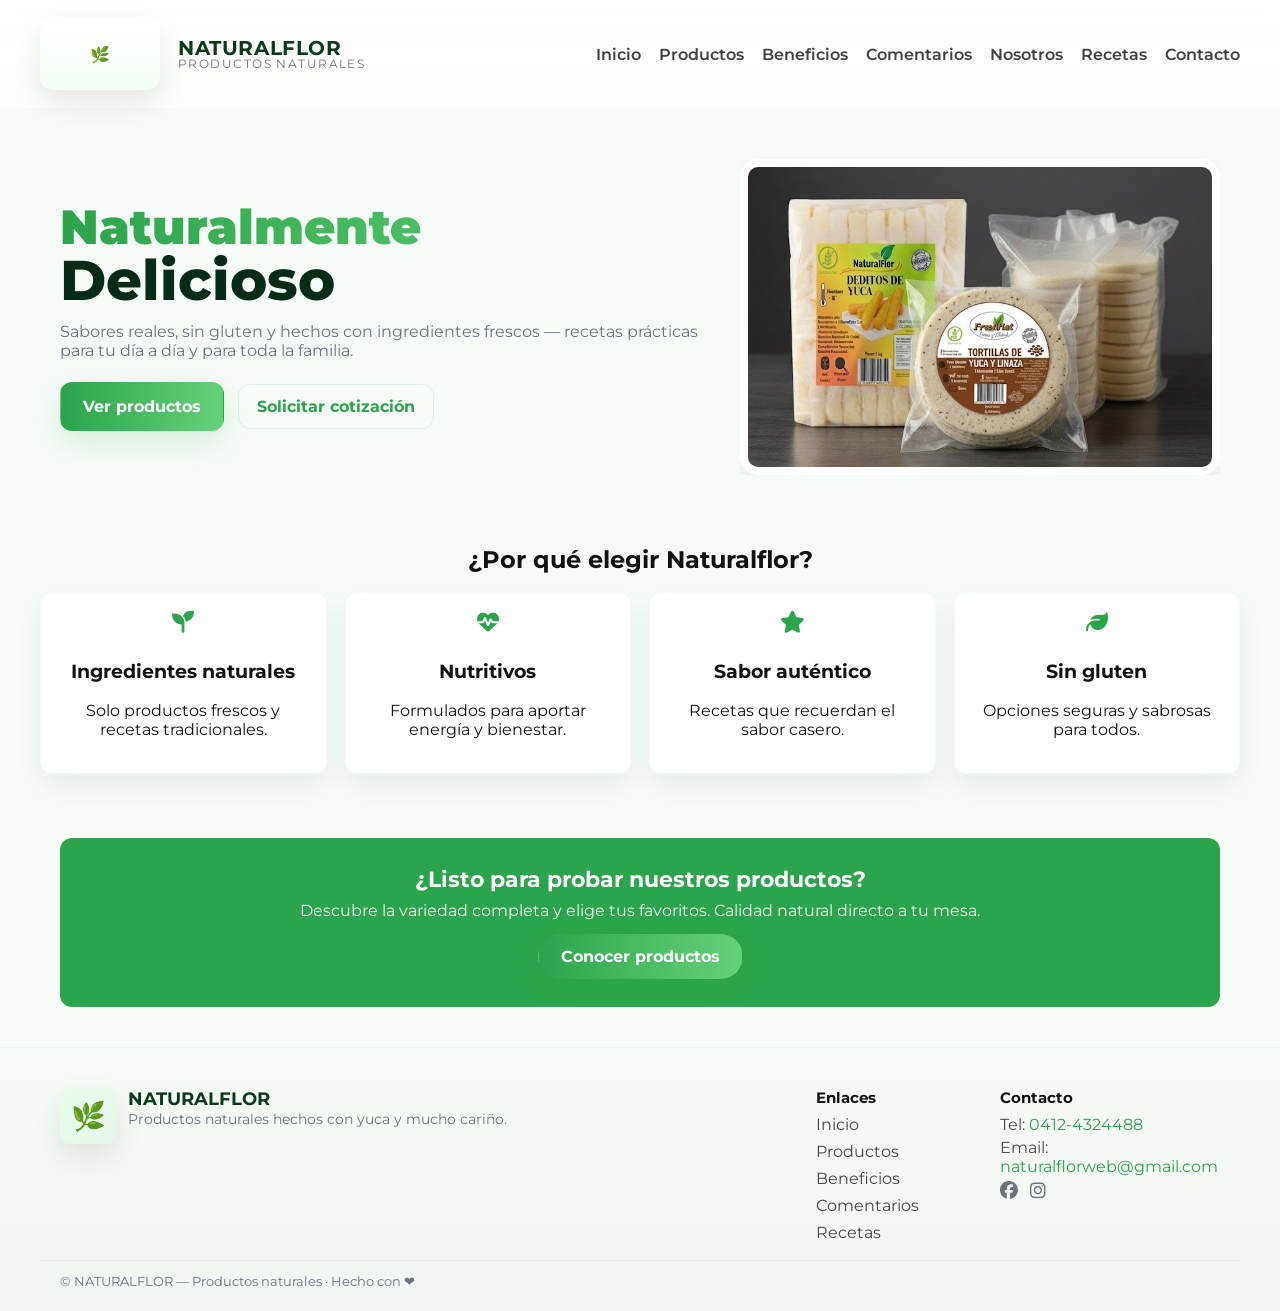
==== index.html @ 6fd4b1bb "Add files via upload" ====
<!doctype html>
<html lang="es">
<head>
  <meta charset="utf-8" />
  <meta name="viewport" content="width=device-width, initial-scale=1" />
  <title>Naturalflor — Productos naturales</title>
  <link href="https://fonts.googleapis.com/css2?family=Montserrat:wght@400;600;700&display=swap" rel="stylesheet">
  <link rel="stylesheet" href="https://cdnjs.cloudflare.com/ajax/libs/font-awesome/6.4.0/css/all.min.css">
  <link rel="stylesheet" href="styles.css">
  <link rel="icon" href="images/favicon.svg" type="image/svg+xml">
  <meta name="google-site-verification" content="hs0sOX30W2JNNBsNZtdmqU_uBmZzhgtFj73X1Fnbxzg" />
</head>
<body>
  <header class="site-header">
    <div class="container header-inner">
      <a class="brand" href="#" aria-label="Naturalflor — Inicio">
        <span class="logo-mark" aria-hidden="true">🌿</span>
        <span class="logo-text"><strong>NATURALFLOR</strong><small>Productos naturales</small></span>
      </a>
      <button class="nav-toggle" aria-label="Abrir menú"><i class="fas fa-bars"></i></button>
      <nav class="site-nav">
        <a href="index.html">Inicio</a>
        <a href="productos.html">Productos</a>
        <a href="beneficios.html">Beneficios</a>
        <a href="comentarios.html">Comentarios</a>
        <a href="nosotros.html">Nosotros</a>
        <a href="recetas.html">Recetas</a>
        <a href="contacto.html">Contacto</a>
      </nav>
    </div>
  </header>

  <main>
    <section class="hero">
      <div class="container hero-grid">
        <div class="hero-content reveal">
          <h1 class="hero-title">
            <span class="hero-title-accent">Naturalmente</span>
            <span class="hero-title-strong">Delicioso</span>
          </h1>
          <p class="hero-sub">Sabores reales, sin gluten y hechos con ingredientes frescos — recetas prácticas para tu día a día y para toda la familia.</p>

          <div class="hero-ctas">
            <a href="productos.html" class="btn btn-primary btn-lg">Ver productos</a>
            <a href="https://wa.me/04124324488?text=Hola%2Cquiero%20una%20cotizacion%3F%20" class="btn btn-ghost" target="_blank" rel="noopener noreferrer">Solicitar cotización</a>
          </div>
        </div>

        <div class="hero-image reveal floating">
          <img src="images/imagen_central_new.jpg" alt="Imagen principal" class="hero-main-img">
        </div>
      </div>
    </section>

    <section id="beneficios" class="features container">
      <h2 class="section-title reveal">¿Por qué elegir Naturalflor?</h2>
      <div class="feature-grid">
        <article class="feature reveal">
          <i class="fa-solid fa-seedling icon"></i>
          <h3>Ingredientes naturales</h3>
          <p>Solo productos frescos y recetas tradicionales.</p>
        </article>
        <article class="feature reveal">
          <i class="fa-solid fa-heart-pulse icon"></i>
          <h3>Nutritivos</h3>
          <p>Formulados para aportar energía y bienestar.</p>
        </article>
        <article class="feature reveal">
          <i class="fa-solid fa-star icon"></i>
          <h3>Sabor auténtico</h3>
          <p>Recetas que recuerdan el sabor casero.</p>
        </article>
        <article class="feature reveal">
          <i class="fa-solid fa-leaf icon"></i>
          <h3>Sin gluten</h3>
          <p>Opciones seguras y sabrosas para todos.</p>
        </article>
      </div>
    </section>

    <section class="cta-invite">
      <div class="container">
        <div class="cta-inner reveal" style="background:var(--accent);padding:28px;border-radius:12px;color:white;margin-top:24px;text-align:center">
          <h3 style="margin:0 0 8px;font-size:22px">¿Listo para probar nuestros productos?</h3>
          <p style="margin:0 0 14px;opacity:0.95">Descubre la variedad completa y elige tus favoritos. Calidad natural directo a tu mesa.</p>
          <div class="cta-actions">
            <a class="btn btn-primary btn-cta" href="productos.html">Conocer productos</a>
          </div>
        </div>
      </div>
    </section>

    <!-- Contact section removed as requested -->
  </main>

  <footer class="site-footer">
    <div class="container footer-grid">
      <div class="footer-brand">
        <div class="logo-mark" aria-hidden="true">🌿</div>
        <div>
          <strong>NATURALFLOR</strong>
          <div class="muted">Productos naturales hechos con yuca y mucho cariño.</div>
        </div>
      </div>

      <div class="footer-nav">
        <h4>Enlaces</h4>
        <ul>
          <li><a href="index.html">Inicio</a></li>
          <li><a href="productos.html">Productos</a></li>
          <li><a href="beneficios.html">Beneficios</a></li>
          <li><a href="comentarios.html">Comentarios</a></li>
          <li><a href="recetas.html">Recetas</a></li>
        </ul>
      </div>

      <div class="footer-contact">
        <h4>Contacto</h4>
        <p>Tel: <a href="https://wa.me/04124324488">0412-4324488</a></p>
        <p>Email: <a href="mailto:naturalflorweb@gmail.com">naturalflorweb@gmail.com</a></p>
        <div class="socials">
          <a href="#" aria-label="Facebook"><i class="fab fa-facebook"></i></a>
          <a href="#" aria-label="Instagram"><i class="fab fa-instagram"></i></a>
        </div>
      </div>
    </div>
    <div class="container footer-bottom">
      <p>© NATURALFLOR — Productos naturales · Hecho con ❤</p>
    </div>
  </footer>

  <script src="script.js"></script>
</body>
</html>
---- styles.css ----
:root{
  --bg:#f7fbf7;
  --card:#ffffff;
  --accent:#2ca44b;
  --muted:#6b7280;
  --radius:12px;
  --container:1200px;
  font-family: 'Montserrat',system-ui,Segoe UI,Roboto,Helvetica,Arial;
}
/* Rediseño móvil para el encabezado de beneficios: moderno y centrado */
@media (max-width:700px){
  .benefits-hero{padding:18px 12px}
  .benefits-hero .hero-inner{flex-direction:column-reverse;align-items:center;text-align:center;gap:14px;padding:18px;border-radius:16px;background:linear-gradient(180deg,#ffffff,#fbfff9);box-shadow:0 18px 40px rgba(2,6,23,0.06)}
  .benefits-hero .hero-copy{padding:6px}
  .benefits-hero h1{font-size:20px;line-height:1.06;margin:0 0 6px}
  .benefits-hero p.lead{font-size:15px;color:var(--muted);max-width:540px;margin:0 auto}
  .benefits-hero .decor{width:92%;max-width:420px;border-radius:12px;box-shadow:0 12px 30px rgba(2,6,23,0.06);margin:0 auto;max-height:340px}
  /* sutil animación al entrar */
  .benefits-hero .hero-inner{animation:heroFadeUp .9s cubic-bezier(.2,.9,.2,1) both}
}
*{box-sizing:border-box}
html,body{height:100%;margin:0;background:var(--bg);color:#111}
.container{max-width:var(--container);margin:0 auto;padding:0 20px}

/* Header */
.site-header{background:linear-gradient(180deg, rgba(255,255,255,0.8), rgba(255,255,255,0.6));backdrop-filter:blur(6px);position:sticky;top:0;z-index:40;border-bottom:1px solid rgba(34,197,94,0.06)}
.header-inner{display:flex;align-items:center;justify-content:space-between;padding:18px 0}

/* Brand logo (HTML) */
.brand{display:flex;align-items:center;gap:12px;text-decoration:none}
.brand:focus{outline:2px solid rgba(44,164,75,0.18);border-radius:8px}

.logo-mark{width:120px;height:72px;border-radius:14px;display:inline-flex;align-items:center;justify-content:center;background:linear-gradient(180deg,#ffffff,#f3fff4);box-shadow:0 12px 30px rgba(2,6,23,0.09);padding:6px}
.logo-mark svg{width:64px;height:56px;display:block}
.logo-text{line-height:1;margin-left:6px}
.logo-text strong{display:block;font-size:20px;color:#0b3a1a;letter-spacing:0.6px}
.logo-text small{display:block;font-size:12px;color:var(--muted);letter-spacing:0.12em;text-transform:uppercase}

@media (max-width:1000px){
  .logo-mark{width:96px;height:58px}
  .logo-mark svg{width:52px;height:44px}
  .logo-text strong{font-size:18px}
}

@media (max-width:600px){
  .logo-mark{width:72px;height:44px}
  .logo-mark svg{width:40px;height:32px}
  .logo-text strong{font-size:15px}
  .logo-text small{font-size:10px}
}

/* Mejoras específicas para la página Nosotros en móvil */
@media (max-width:700px){
  .about-hero{padding:18px 12px}
  .about-hero h1{font-size:20px;margin-bottom:6px}
  .about-hero .lead{font-size:14px;color:var(--muted)}

  .about-grid{display:block;padding:12px}
  .about-cards{display:grid;grid-template-columns:1fr;gap:12px}
  .about-card{display:flex;gap:12px;align-items:flex-start;padding:14px;border-radius:14px;background:linear-gradient(180deg,#ffffff,#fbfff9);box-shadow:0 12px 30px rgba(2,6,23,0.06)}
  .about-card .icon-wrap{flex:0 0 64px;width:64px;height:64px;border-radius:12px;display:inline-flex;align-items:center;justify-content:center;font-size:26px;background:linear-gradient(135deg,#e8fbeb,#e6f7ea);box-shadow:0 10px 24px rgba(2,6,23,0.04)}
  .about-card h4{margin:0;font-size:16px}
  .about-card p{margin:6px 0 0;color:var(--muted);font-size:14px}

  aside .timeline{margin-top:18px;padding:12px;background:linear-gradient(180deg,#fff,#fbfff9);border-radius:12px;box-shadow:0 12px 30px rgba(2,6,23,0.04)}
  .timeline-item{display:flex;gap:12px;align-items:flex-start;padding:10px 0;border-bottom:1px dashed rgba(2,6,23,0.04)}
  .timeline-item:last-child{border-bottom:0}
  .timeline-marker{width:12px;height:12px;border-radius:999px;background:var(--accent);margin-top:6px;flex:0 0 12px}
  .timeline-content h5{margin:0;font-size:15px}
  .timeline-content p{margin:6px 0 0;color:var(--muted);font-size:13px}

  /* Ajuste final para que el aside se muestre debajo del contenido principal y se vea coherente */
  .about-grid > div{margin-bottom:18px}
  aside{margin-top:12px}
}

/* Truncado y botón 'Leer más' para nosotros móvil */
.about-desc{font-size:14px;color:var(--muted);line-height:1.5}
.about-desc.clamp{display:-webkit-box;-webkit-line-clamp:3;-webkit-box-orient:vertical;overflow:hidden}
.about-more{margin-top:10px;background:transparent;border:0;color:var(--accent);font-weight:800;cursor:pointer;padding:8px 0}
.about-desc.expanded{overflow:visible}
.hero-cta .btn{box-shadow:0 14px 40px rgba(44,164,75,0.12)}

/* micro-interaction: tocar tarjeta escala */
.about-card{transition:transform .18s ease,box-shadow .18s ease}
.about-card:active{transform:translateY(2px) scale(.998)}

/* mejorar legibilidad del timeline en móvil (sutil) */
.timeline{background:linear-gradient(180deg,#fbfff9,#ffffff);padding:12px;border-radius:12px}

/* ocultar el botón 'leer menos' por defecto si no se setea inline */
.about-less{display:none;margin-top:10px;background:transparent;border:0;color:var(--accent);font-weight:800;cursor:pointer;padding:8px 0}

/* override old image logo rule (if present) */
.logo{display:none}
.site-nav{display:flex;gap:18px;align-items:center}
.site-nav a{color:rgba(0,0,0,0.75);text-decoration:none;font-weight:600}
.nav-toggle{display:none;background:transparent;border:0;font-size:20px}

/* Hero */
.hero{padding:50px 0}
.hero-grid{display:grid;grid-template-columns:1fr 480px;gap:30px;align-items:center}
.hero-content h1{font-size:48px;margin:0 0 12px;line-height:1.02}
.hero-title{margin:0 0 10px;line-height:1}
.hero-title-accent{display:block;font-weight:900;font-size:clamp(28px,5.4vw,48px);background:linear-gradient(90deg,var(--accent),#66d17a);-webkit-background-clip:text;background-clip:text;color:transparent}
.hero-title-strong{display:block;font-size:clamp(32px,6.2vw,56px);color:#062c18;font-weight:800}
.hero-sub{color:var(--muted);max-width:640px;margin:8px 0 0;font-size:16px}
.hero-ctas{margin-top:22px;display:flex;gap:14px;align-items:center}
.btn{display:inline-flex;align-items:center;gap:10px;padding:10px 16px;border-radius:999px;border:1px solid transparent;cursor:pointer;font-weight:700;text-decoration:none}
.btn-primary{background:linear-gradient(90deg,var(--accent),#66d17a);color:#fff;box-shadow:0 12px 30px rgba(44,164,75,0.14);transition:transform .18s ease,box-shadow .18s ease}
.btn-primary:hover{transform:translateY(-4px);box-shadow:0 22px 44px rgba(44,164,75,0.18)}
.btn-lg{padding:14px 22px;font-size:16px;border-radius:12px}
.btn-ghost{background:transparent;color:var(--accent);border:1px solid rgba(44,164,75,0.12);padding:12px 18px;border-radius:12px;backdrop-filter:blur(4px)}
.btn-ghost:hover{background:rgba(44,164,75,0.04)}

.hero-image img{width:100%;height:auto;object-fit:contain;object-position:center;border-radius:18px;box-shadow:0 10px 30px rgba(2,6,23,0.08);display:block;background:#fff;padding:8px;max-height:560px}
.hero-main-img{
  max-width:520px;
  width:auto;
  height:auto;
  display:block;
  margin:0 auto;
  transform:none;
  transform-origin:center center;
}

/* Remove soft fade overlay on hero image; use responsive sizing below */
.hero-image{position:relative;overflow:hidden}
.hero-image::after{display:none}

@media (max-width:900px){
  .hero-main-img{max-width:360px;width:auto;margin:10px auto 0;display:block}
}

@media (max-width:480px){
  .hero-main-img{max-width:320px;width:auto;margin:8px auto 0}
}
/* Asegurar separación para que el recorte no oculte el siguiente bloque */
.hero{padding-bottom:10px}
.floating{animation:float 6s ease-in-out infinite, hero-pulse 10s ease-in-out infinite}

@keyframes float{0%{transform:translateY(0)}50%{transform:translateY(-8px)}100%{transform:translateY(0)}}

@keyframes hero-pulse{0%{transform:translateY(0) scale(1);filter:drop-shadow(0 8px 20px rgba(2,6,23,0.06))}50%{transform:translateY(-6px) scale(1.02);filter:drop-shadow(0 18px 40px rgba(2,6,23,0.09))}100%{transform:translateY(0) scale(1);filter:drop-shadow(0 8px 20px rgba(2,6,23,0.06))}}

/* Mobile: incrementar visibilidad de la animación central */
@media (max-width: 600px){
  .floating{animation:float 4s ease-in-out infinite, hero-pulse-mobile 6s ease-in-out infinite}
  .hero-main-img{max-width:420px;width:auto;margin:6px auto 0}
}

@keyframes hero-pulse-mobile{0%{transform:translateY(0) scale(1);filter:drop-shadow(0 6px 16px rgba(2,6,23,0.06))}50%{transform:translateY(-12px) scale(1.04);filter:drop-shadow(0 26px 56px rgba(2,6,23,0.12))}100%{transform:translateY(0) scale(1);filter:drop-shadow(0 6px 16px rgba(2,6,23,0.06))}}

/* Features */
.features{padding:40px 0}
.section-title{text-align:center;margin-bottom:18px}
.feature-grid{display:grid;grid-template-columns:repeat(4,1fr);gap:18px}
.feature{background:var(--card);padding:18px;border-radius:12px;text-align:center;border:1px solid rgba(34,197,94,0.06)}
.icon{font-size:22px;color:var(--accent);margin-bottom:8px}

/* Products */
.products{padding:40px 0}
.product-grid{display:grid;grid-template-columns:repeat(3,1fr);gap:18px}
.product{background:var(--card);padding:14px;border-radius:12px;box-shadow:0 6px 18px rgba(3,7,18,0.03)}
.product img{width:100%;aspect-ratio:4/3;object-fit:cover;border-radius:8px;display:block}
.price{color:var(--accent);font-weight:700;margin:6px 0}
.product-actions{display:flex;gap:8px;margin-top:10px}

.product h4{margin:12px 0 6px;font-size:18px;text-align:center}
.product .desc{color:var(--muted);font-size:14px;text-align:center;margin:0 0 8px}
.product .benefit{font-size:13px;color:#2b5f33;text-align:center;margin:0 0 12px}
.product .product-actions{justify-content:center}
.btn-quote{background:#0f8642;border:0;color:#fff;padding:10px 14px;border-radius:8px}

/* Quote button / badge in header */
.quote-btn{background:transparent;border:0;color:var(--muted);position:relative;font-size:18px;padding:8px 10px;border-radius:8px}
.quote-btn .quote-count{position:absolute;right:4px;top:2px;background:var(--accent);color:#fff;border-radius:999px;padding:3px 6px;font-size:12px;font-weight:700}

/* Product card wrapper */
.product-card{display:flex;flex-direction:column;align-items:stretch;gap:10px;padding:12px;border-radius:12px;background:linear-gradient(180deg,#fff,#fbfff9);box-shadow:0 8px 20px rgba(3,7,18,0.03);border:0;position:relative;overflow:visible}
.product-card img{width:100%;aspect-ratio:4/3;object-fit:cover;border-radius:10px;display:block}

/* Tarjeta compacta para recetas cortas en escritorio */
@media (min-width:900px){
  .product-card.compact-card{padding:8px;gap:8px;max-height:420px}
  .product-card.compact-card .desc{font-size:14px;color:var(--muted);max-height:3.6em;overflow:hidden}
  .product-card.compact-card .product-card img,.product-card.compact-card .media img{max-height:200px;object-fit:cover}
}

/* En escritorio: mostrar solo descripción corta para la tarjeta de la arepa; detalle en modal */
@media (min-width:900px){
  .product-arepa .desc{
    display:-webkit-box;
    -webkit-line-clamp:2;
    -webkit-box-orient:vertical;
    overflow:hidden;
    max-height:3.0em;
  }
  .product-arepa .benefit{
    display:none;
  }
}

/* Tags (benefits) */
.tags{display:flex;gap:8px;flex-wrap:wrap;justify-content:center}
.tag{background:rgba(42,168,75,0.1);color:var(--accent);padding:6px 10px;border-radius:999px;font-size:12px;font-weight:700;border:1px solid rgba(42,168,75,0.12)}

/* Hover elevación */
.product:hover .product-card{transform:translateY(-6px);box-shadow:0 18px 36px rgba(2,6,23,0.08)}

/* Contact */
.contact{padding:40px 0}
.contact-form{display:grid;grid-template-columns:1fr 1fr;gap:12px;max-width:700px}
.contact-form input,.contact-form textarea{padding:12px;border-radius:8px;border:1px solid #e5e7eb}
.contact-form button{grid-column:1/-1;width:160px}

/* Footer */
.site-footer{background:linear-gradient(180deg,#f6fbf6,#f1f6f2);padding:40px 0 22px;margin-top:40px;border-top:1px solid rgba(34,197,94,0.04)}
.footer-grid{display:grid;grid-template-columns:1fr 160px 220px;gap:24px;align-items:start;margin-bottom:18px}
.footer-brand{display:flex;gap:12px;align-items:flex-start}
.footer-brand .logo-mark{width:56px;height:56px;border-radius:10px;background:linear-gradient(135deg,#e8fbeb,#e6f7ea);display:inline-flex;align-items:center;justify-content:center;font-size:28px}
.footer-brand strong{display:block;font-size:18px;color:#0b3a1a}
.footer-brand .muted{color:var(--muted);font-size:14px}
.footer-nav h4,.footer-contact h4{margin:0 0 8px;font-size:15px}
.footer-nav ul{list-style:none;padding:0;margin:0;display:grid;gap:8px}
.footer-nav a{color:rgba(0,0,0,0.72);text-decoration:none}
.footer-contact p{margin:4px 0;color:rgba(0,0,0,0.7)}
.footer-contact a{color:var(--accent);text-decoration:none}
.footer-bottom{border-top:1px solid rgba(2,6,23,0.03);padding-top:12px;margin-top:8px;display:flex;justify-content:space-between;align-items:center}
.footer-bottom p{margin:0;color:var(--muted);font-size:13px}
.footer-grid .socials a{color:var(--muted);margin-right:8px;font-size:18px}

@media (max-width:900px){
  .footer-grid{grid-template-columns:1fr;gap:12px}
  .footer-bottom{flex-direction:column;gap:8px;align-items:flex-start}
}

/* Mobile: mostrar solo la sección de contacto y el pie inferior */
@media (max-width:600px){
  .footer-brand, .footer-nav{display:none}
  .footer-contact{grid-column:1/-1}
  .footer-bottom{align-items:center}
}

/* Reveal animation */
.reveal{opacity:0;transform:translateY(18px) scale(.98);transition:all 650ms cubic-bezier(.2,.8,.2,1)}
.reveal.visible{opacity:1;transform:translateY(0) scale(1)}

/* Feature card appearance (stagger + shadow on visible) */
.feature{background:var(--card);padding:18px;border-radius:12px;text-align:center;border:1px solid rgba(34,197,94,0.06);transition:transform .45s cubic-bezier(.2,.8,.2,1),box-shadow .45s ease,opacity .45s ease}
.feature.reveal{opacity:0;transform:translateY(18px) scale(.98)}
.feature.reveal.visible{opacity:1;transform:none;box-shadow:0 12px 28px rgba(2,6,23,0.06)}

/* Responsive */
@media (max-width:900px){
  .hero-grid{grid-template-columns:1fr;}
  .hero-title-accent{font-size:28px}
  .hero-title-strong{font-size:32px}
  .feature-grid{grid-template-columns:repeat(2,1fr)}
  .product-grid{grid-template-columns:repeat(2,1fr)}
  .contact-form{grid-template-columns:1fr}
  .nav-toggle{display:inline-flex}
  .site-nav{position:fixed;right:14px;top:72px;background:var(--card);padding:12px;border-radius:10px;box-shadow:0 8px 24px rgba(2,6,23,0.08);display:none;flex-direction:column}
  .site-nav.show{display:flex}
}

@media (max-width:480px){
  .hero-content h1{font-size:30px}
  .hero-image img{border-radius:12px}
  .feature-grid{grid-template-columns:1fr}
  .product-grid{grid-template-columns:1fr}
}

/* En móviles, mostrar imágenes de recetas más altas en la página de recetas */
@media (max-width:480px){
  .products .product-grid .product .product-card img,
  .products .product-grid .product img,
  .recipe-img{
    aspect-ratio: auto !important;
    width:100%;
    height:44vh; /* altura mayor para que se vea mejor la foto */
    max-height:60vh;
    object-fit:cover;
    display:block;
  }
}

/* En móvil, para la tarjeta de la arepa mostrar solo una breve descripción; el resto queda en el modal */
@media (max-width:480px){
  .product-arepa .desc{
    display:-webkit-box;
    -webkit-line-clamp:2;
    -webkit-box-orient:vertical;
    overflow:hidden;
  }
  .product-arepa .benefit{
    display:none;
  }
}

/* Icon animations for features */
.feature .icon{display:inline-block;animation:icon-bob 4s ease-in-out infinite;color:var(--accent);}
@keyframes icon-bob{
  0%{transform:translateY(0) scale(1)}
  25%{transform:translateY(-6px) scale(1.06)}
  50%{transform:translateY(0) scale(1)}
  75%{transform:translateY(-3px) scale(1.03)}
  100%{transform:translateY(0) scale(1)}
}

/* CTA container and button microinteraction */
.cta-inner .cta-actions{display:flex;justify-content:center;margin-top:14px}
.cta-btn-wrap{display:inline-block;padding:6px;border-radius:999px;background:rgba(255,255,255,0.08);transition:transform .22s ease,box-shadow .22s ease}
.cta-btn-wrap:hover{transform:translateY(-4px);box-shadow:0 14px 30px rgba(2,6,23,0.08)}
.btn-cta{padding:12px 22px;font-size:16px;border-radius:999px;box-shadow:0 8px 20px rgba(44,164,75,0.18);transition:transform .18s ease,box-shadow .18s ease}
.btn-cta:hover{transform:translateY(-4px);box-shadow:0 14px 30px rgba(44,164,75,0.22)}

/* CTA entrance pop */
.cta-btn-wrap.pop{animation:pop-in .42s cubic-bezier(.2,.8,.2,1) both}
@keyframes pop-in{0%{transform:scale(.92);opacity:0}60%{transform:scale(1.04);opacity:1}100%{transform:scale(1);opacity:1}}

/* Make sure reveal still works with icons */
.feature .icon.reveal{opacity:0;transform:translateY(12px)}

/* Benefit vivid cards: blanco con bordes vivos acorde a la paleta */
.benefit-grid{display:grid;grid-template-columns:repeat(3,1fr);gap:16px;margin:22px 0}
/* tarjetas cuadradas con bordes neón animados */
.benefit-card-vivid{padding:20px;border-radius:6px;background:#ffffff;color:#071a10;display:flex;flex-direction:column;gap:12px;min-height:160px;box-shadow:0 8px 30px rgba(2,6,23,0.06);transition:transform .28s ease,box-shadow .28s ease,filter .28s ease;position:relative;overflow:visible;border:2px solid rgba(0,0,0,0.03)}
.benefit-card-vivid:hover{transform:translateY(-10px);filter:brightness(1.02)}
.benefit-card-vivid .icon{font-size:30px}
.benefit-card-vivid h4{margin:0;font-size:18px;color:#062c18}
.benefit-card-vivid p{margin:0;color:#0b0b0b;opacity:0.95;font-size:14px}
.benefit-card-vivid .muted{opacity:0.95;font-weight:700}

/* Neon border effect using pseudo-element */
.benefit-card-vivid::before{content:'';position:absolute;inset:-2px;border-radius:8px;z-index:-1;pointer-events:none;background:linear-gradient(90deg,transparent,transparent);filter:blur(10px);opacity:0.95;transition:opacity .28s ease}

/* Per-card neon colors and animated gradients */
.benefit-color-1::before{background:linear-gradient(120deg, rgba(44,164,75,0.12), rgba(102,209,122,0.25), rgba(44,164,75,0.18));box-shadow:0 8px 30px rgba(102,209,122,0.18);animation:neon-1 3.6s linear infinite}
.benefit-color-2::before{background:linear-gradient(120deg, rgba(26,115,76,0.08), rgba(31,166,90,0.22), rgba(44,164,75,0.12));box-shadow:0 8px 30px rgba(31,166,90,0.16);animation:neon-2 3.8s linear infinite}
.benefit-color-3::before{background:linear-gradient(120deg, rgba(52,211,153,0.14), rgba(16,185,129,0.22), rgba(52,211,153,0.12));box-shadow:0 8px 30px rgba(16,185,129,0.16);animation:neon-3 3.5s linear infinite}
.benefit-color-4::before{background:linear-gradient(120deg, rgba(126,231,135,0.12), rgba(44,164,75,0.2), rgba(126,231,135,0.1));box-shadow:0 8px 30px rgba(44,164,75,0.14);animation:neon-4 4s linear infinite}
.benefit-color-5::before{background:linear-gradient(120deg, rgba(6,182,212,0.12), rgba(59,130,246,0.18), rgba(6,182,212,0.08));box-shadow:0 8px 30px rgba(59,130,246,0.12);animation:neon-5 3.7s linear infinite}

/* thin neon outline on top for sharper edge */
.benefit-card-vivid::after{content:'';position:absolute;inset:0;border-radius:6px;z-index:0;pointer-events:none;border:2px solid transparent}
.benefit-color-1::after{border-image:linear-gradient(90deg,var(--accent),#66d17a) 1}
.benefit-color-2::after{border-image:linear-gradient(90deg,#1fa65a,var(--accent)) 1}
.benefit-color-3::after{border-image:linear-gradient(90deg,#34d399,#10b981) 1}
.benefit-color-4::after{border-image:linear-gradient(90deg,#7ee787,var(--accent)) 1}
.benefit-color-5::after{border-image:linear-gradient(90deg,#06b6d4,#3b82f6) 1}

/* Icon color matching neon */
.benefit-color-1 .icon{color:var(--accent)}
.benefit-color-2 .icon{color:#1fa65a}
.benefit-color-3 .icon{color:#10b981}
.benefit-color-4 .icon{color:#16a34a}
.benefit-color-5 .icon{color:#0b8a36}

/* Neon animations (slow movement / glow pulsate) */
@keyframes neon-1{0%{transform:translateY(0) rotate(0deg)}50%{transform:translateY(-4px) rotate(1deg)}100%{transform:translateY(0) rotate(0deg)}}
@keyframes neon-2{0%{transform:translateY(0) rotate(0deg)}50%{transform:translateY(-3px) rotate(-1deg)}100%{transform:translateY(0) rotate(0deg)}}
@keyframes neon-3{0%{transform:translateY(0) rotate(0deg)}50%{transform:translateY(-5px) rotate(0.8deg)}100%{transform:translateY(0) rotate(0deg)}}
@keyframes neon-4{0%{transform:translateY(0) rotate(0deg)}50%{transform:translateY(-2px) rotate(-0.6deg)}100%{transform:translateY(0) rotate(0deg)}}
@keyframes neon-5{0%{transform:translateY(0) rotate(0deg)}50%{transform:translateY(-4px) rotate(0.6deg)}100%{transform:translateY(0) rotate(0deg)}}

@media (max-width:900px){.benefit-grid{grid-template-columns:repeat(2,1fr)}}
@media (max-width:560px){.benefit-grid{grid-template-columns:1fr}}

/* Modern benefits page styles */
.benefits-hero{background:transparent;padding:56px 0 28px;overflow:hidden}
.benefits-hero .hero-inner{display:flex;gap:24px;align-items:center;justify-content:space-between;animation:heroFadeUp .9s cubic-bezier(.2,.9,.2,1) both}
.benefits-hero .hero-copy{max-width:720px}
/* título responsive más moderno */
.benefits-hero h1{font-size:clamp(26px,4.2vw,44px);margin:0 0 8px;line-height:1.02;color:#0b3a1a;font-weight:800;letter-spacing:-0.6px}
.benefits-hero h1 .accent{background:linear-gradient(90deg,var(--accent),#66d17a);-webkit-background-clip:text;background-clip:text;color:transparent}
.benefits-hero p.lead{color:var(--muted);margin:0 0 16px;font-size:clamp(14px,2.8vw,16px)}
.benefits-hero .decor{width:42%;max-width:420px;min-width:220px;display:block;object-fit:contain;object-position:center center;border-radius:12px;margin-left:auto;height:auto;max-height:560px;animation:heroFloat 6s ease-in-out infinite, heroSlideIn .9s cubic-bezier(.2,.9,.2,1) both}

/* Modern card grid */
.benefits-grid-modern{display:grid;grid-template-columns:repeat(3,1fr);gap:20px;margin-top:28px;padding-bottom:40px}
.benefits-grid-modern{padding:18px;border-radius:16px;background:linear-gradient(180deg, rgba(255,255,255,0.95), rgba(255,255,255,0.9))}
.benefit-card-modern{background:#fff;border-radius:14px;padding:20px;box-shadow:0 12px 30px rgba(2,6,23,0.06);display:flex;flex-direction:column;gap:12px;align-items:flex-start;transition:transform .36s cubic-bezier(.2,.8,.2,1),box-shadow .36s ease}
.benefit-card-modern:hover{transform:translateY(-10px);box-shadow:0 26px 60px rgba(2,6,23,0.10)}
.benefit-card-modern .meta{display:flex;align-items:center;gap:12px;width:100%}
.benefit-card-modern .meta .icon-wrap{width:56px;height:56px;border-radius:10px;display:inline-flex;align-items:center;justify-content:center;font-size:22px}
.benefit-card-modern h4{margin:0;font-size:18px;color:#062c18}
.benefit-card-modern p{margin:0;color:#0b0b0b;opacity:0.92}
.benefit-card-modern .tag{
  display:inline-flex;align-items:center;gap:8px;padding:6px 12px;border-radius:999px;font-size:12px;font-weight:800;text-transform:uppercase;letter-spacing:0.6px;
  color:#0b3a1a;background:linear-gradient(90deg,rgba(255,255,255,0.9),rgba(255,255,255,0.8));border:1px solid rgba(15,134,66,0.08);
  box-shadow:0 8px 20px rgba(2,6,23,0.04);transition:transform .16s ease,box-shadow .16s ease,opacity .16s ease;
}
.benefit-card-modern .tag:hover{transform:translateY(-3px);box-shadow:0 18px 40px rgba(2,6,23,0.07)}

/* color variants so each card can have a themed tag */
.benefit-color-1 .tag{color:#15421f;background:linear-gradient(90deg,rgba(44,164,75,0.06),rgba(102,209,122,0.02));border-color:rgba(44,164,75,0.12)}
.benefit-color-2 .tag{color:#3f2a73;background:linear-gradient(90deg,rgba(139,92,246,0.06),rgba(139,92,246,0.02));border-color:rgba(139,92,246,0.12)}
.benefit-color-3 .tag{color:#064e3b;background:linear-gradient(90deg,rgba(16,185,129,0.06),rgba(16,185,129,0.02));border-color:rgba(16,185,129,0.12)}
.benefit-color-4 .tag{color:#7a2f01;background:linear-gradient(90deg,rgba(245,158,11,0.06),rgba(245,158,11,0.02));border-color:rgba(245,158,11,0.12)}
.benefit-color-5 .tag{color:#075985;background:linear-gradient(90deg,rgba(6,182,212,0.06),rgba(6,182,212,0.02));border-color:rgba(6,182,212,0.12)}

/* small dot ornament before the tag text */
.benefit-card-modern .tag::before{content:"";width:8px;height:8px;border-radius:999px;display:inline-block}
.benefit-color-1 .tag::before{background:#66d17a}
.benefit-color-2 .tag::before{background:#c3b0ff}
.benefit-color-3 .tag::before{background:#34d399}
.benefit-color-4 .tag::before{background:#f7c06b}
.benefit-color-5 .tag::before{background:#7dd3fc}

/* color accents for icon-wrap and per-icon color */
.benefit-color-1 .icon-wrap{background:linear-gradient(135deg, rgba(255,122,24,0.06), rgba(255,122,24,0.04));color:#ff7a18}
.benefit-color-2 .icon-wrap{background:linear-gradient(135deg, rgba(139,92,246,0.06), rgba(139,92,246,0.03));color:#8b5cf6}
.benefit-color-3 .icon-wrap{background:linear-gradient(135deg, rgba(16,185,129,0.06), rgba(16,185,129,0.03));color:#10b981}
.benefit-color-4 .icon-wrap{background:linear-gradient(135deg, rgba(245,158,11,0.06), rgba(245,158,11,0.03));color:#f59e0b}
.benefit-color-5 .icon-wrap{background:linear-gradient(135deg, rgba(6,182,212,0.06), rgba(6,182,212,0.03));color:#06b6d4}

/* asegurar que el icono (i) herede color vivo distinto */
.benefit-color-1 .icon-wrap i{color:#ff7a18}
.benefit-color-2 .icon-wrap i{color:#8b5cf6}
.benefit-color-3 .icon-wrap i{color:#10b981}
.benefit-color-4 .icon-wrap i{color:#f59e0b}
.benefit-color-5 .icon-wrap i{color:#06b6d4}

/* emoji sizing inside icon-wrap */
.icon-wrap .emoji{font-size:22px;line-height:1}

/* subtle animated ornament inside card */
.benefit-card-modern .pulse{position:absolute;width:96px;height:96px;border-radius:12px;opacity:0.06;filter:blur(12px);right:10px;top:10px;pointer-events:none}

/* subtle float animation for benefit cards; pauses on hover */
@keyframes card-float{0%{transform:translateY(0) rotate(0deg)}50%{transform:translateY(-6px) rotate(-0.35deg)}100%{transform:translateY(0) rotate(0deg)}}
.benefit-card-modern{animation:card-float 8s ease-in-out infinite;will-change:transform}
.benefit-card-modern:hover{animation-play-state:paused}

/* staggered float delays so each card animates slightly out of phase */
.benefits-grid-modern .benefit-card-modern:nth-child(1){animation-delay:0s}
.benefits-grid-modern .benefit-card-modern:nth-child(2){animation-delay:0.18s}
.benefits-grid-modern .benefit-card-modern:nth-child(3){animation-delay:0.36s}
.benefits-grid-modern .benefit-card-modern:nth-child(4){animation-delay:0.54s}
.benefits-grid-modern .benefit-card-modern:nth-child(5){animation-delay:0.72s}

/* Hero animations for benefits page */
@keyframes heroFadeUp{0%{opacity:0;transform:translateY(18px)}100%{opacity:1;transform:translateY(0)}}
@keyframes heroSlideIn{0%{opacity:0;transform:translateX(18px)}100%{opacity:1;transform:translateX(0)}}
@keyframes heroFloat{0%{transform:translateY(0)}50%{transform:translateY(-6px)}100%{transform:translateY(0)}}

@media (max-width:1000px){
  .benefits-hero .hero-inner{flex-direction:column;align-items:center;text-align:center}
  .benefits-hero .decor{display:block;max-width:360px;width:66%;height:auto;object-fit:contain;object-position:center center;margin-top:16px;margin-left:0;max-height:420px}
  .benefits-grid-modern{grid-template-columns:repeat(2,1fr)}
}
@media (max-width:560px){.benefits-grid-modern{grid-template-columns:1fr;padding:0 6px}}

@media (max-width:480px){
  .benefits-hero .decor{width:84%;max-width:360px;height:auto;object-fit:contain;object-position:center center;margin:12px auto 0;display:block;max-height:320px}
}

@media (max-width:1000px){
  .benefits-hero .hero-inner{flex-direction:column;align-items:center;text-align:center}
  .benefits-hero h1{font-size:28px}
}

/* ensure reveal elements still animate */
.benefit-card-modern.reveal{opacity:0;transform:translateY(18px) scale(.99)}
.benefit-card-modern.reveal.visible{opacity:1;transform:none}

/* Comments / Reviews styles */
.review-form{background:var(--card);padding:18px;border-radius:12px;box-shadow:0 10px 24px rgba(2,6,23,0.06)}
.stars{display:inline-flex;gap:6px}
.stars .star{background:transparent;border:0;font-size:20px;cursor:pointer;padding:6px;border-radius:6px;color:var(--muted)}
.stars .star.active{color:#ffb020;text-shadow:0 6px 18px rgba(255,176,32,0.12);transform:scale(1.08)}
.reviews-list{display:grid;grid-template-columns:1fr;gap:12px;margin-top:12px}
.review-item{background:var(--card);padding:12px;border-radius:10px;box-shadow:0 6px 18px rgba(2,6,23,0.04)}
.review-meta{display:flex;justify-content:space-between;align-items:center;margin-bottom:8px}
.review-name{font-weight:700;color:#0b3a1a}

/* Preguntas Frecuentes (FAQ) */
.faq-section{padding:34px 0}
.faq-section .section-title{margin-bottom:12px}
.faq-grid{display:grid;grid-template-columns:repeat(2,1fr);gap:14px}
.faq-card{background:var(--card);padding:16px;border-radius:12px;box-shadow:0 8px 20px rgba(2,6,23,0.04);overflow:visible}
.faq-question{background:transparent;border:0;padding:0;font-weight:800;font-size:15px;display:flex;align-items:center;justify-content:space-between;gap:12px;cursor:pointer;width:100%;text-align:left}
.faq-question::after{content:'+';font-weight:900;color:var(--accent)}
.faq-card.open .faq-question::after{content:'−'}
.faq-answer{margin-top:10px;overflow:hidden;max-height:0;transition:max-height .28s ease;padding-right:6px}
.faq-answer p{margin:0;color:var(--muted);line-height:1.45}

@media (max-width:900px){
  .faq-grid{grid-template-columns:1fr}
}

/* Contact form grid and map */
.contact-section{padding-bottom:26px}
.contact-form-grid{display:grid;grid-template-columns:1fr 380px;gap:18px;align-items:start}
.contact-form{display:grid;gap:10px}
.contact-form label{font-weight:700;font-size:13px;color:#0b3a1a}
.contact-form input,.contact-form textarea{padding:10px;border-radius:8px;border:1px solid #e5e7eb}
.contact-form .btn{justify-self:start}
.contact-info h4{margin-top:0}
.map-embed{border-radius:12px;overflow:hidden;box-shadow:0 8px 20px rgba(2,6,23,0.06);}

/* Location tag style */
.location-tag{display:inline-flex;align-items:center;gap:8px;padding:8px 14px;border-radius:999px;background:linear-gradient(90deg,rgba(44,164,75,0.06),rgba(255,255,255,0.6));color:var(--accent);font-weight:800;border:1px solid rgba(44,164,75,0.08)}
.location-tag i{font-size:14px}

@media (max-width:900px){
  .contact-form-grid{grid-template-columns:1fr}
  .map-embed iframe{height:220px}
}

/* Mobile improvements: más moderno y usable en pantallas pequeñas */
@media (max-width:600px){
  /* Contact cards apiladas y con mayor espacio táctil */
  .contact-grid{display:block}
  .contact-card{display:flex;gap:12px;align-items:flex-start;padding:16px;border-radius:14px;margin-bottom:12px}
  .contact-card .contact-icon{width:64px;height:64px;border-radius:12px;flex:0 0 64px;display:flex;align-items:center;justify-content:center;font-size:26px}
  .contact-card h4{font-size:16px;margin:0}
  .contact-card .contact-link{display:inline-flex;align-items:center;gap:8px;padding:10px 12px;border-radius:10px;background:linear-gradient(90deg,rgba(44,164,75,0.08),rgba(102,209,122,0.04));border:1px solid rgba(44,164,75,0.08);color:var(--accent);text-decoration:none;margin-top:8px;font-weight:700}

  /* Formulario a toda anchura, campos más grandes y botón ancho */
  .contact-form-grid{grid-template-columns:1fr;padding:6px}
  .contact-form{gap:12px}
  .contact-form input,.contact-form textarea{font-size:16px;padding:12px;border-radius:10px}
  .contact-form .btn{width:100%;padding:12px;border-radius:12px}

  /* FAQ: tarjetas con fondo suave y preguntas táctiles */
  .faq-grid{grid-template-columns:1fr;gap:10px}
  .faq-card{padding:12px;border-radius:12px;background:linear-gradient(180deg,#fff,#fbfff9);box-shadow:0 10px 30px rgba(2,6,23,0.06)}
  .faq-question{font-size:16px;padding:12px;border-radius:10px;background:linear-gradient(180deg,rgba(246,252,246,0.9),rgba(255,255,255,0.6));border:1px solid rgba(44,164,75,0.06)}
  .faq-question::after{font-size:18px}
  .faq-answer{transition:max-height .36s cubic-bezier(.2,.9,.25,1)}

  /* Mapa y contacto info legibles */
  .contact-info{padding:6px}
  .map-embed iframe{width:100%;height:220px}

  /* Hero compacto y legible */
  .contact-hero{padding:18px 0}
  .contact-hero h1{font-size:22px}
  .contact-hero .lead{font-size:14px;color:var(--muted)}
}
.review-rating{color:#ffb020;font-weight:700}
.review-text{color:var(--muted)}

/* Modern comments layout */
.comments-section .comments-header{max-width:900px;margin:0 auto 18px;text-align:center}
.comments-title{font-size:clamp(26px,4.6vw,44px);margin:0;font-weight:900;letter-spacing:-0.6px;line-height:1}
.comments-title .title-strong{background:linear-gradient(90deg,var(--accent),#66d17a);-webkit-background-clip:text;background-clip:text;color:transparent;padding-right:6px}
.comments-title .title-light{color:#07381a;font-weight:600}
.comments-sub{color:var(--muted);max-width:820px;margin:10px auto 0;font-size:16px}
.reviews-grid{display:grid;grid-template-columns:360px 1fr;gap:24px;align-items:start}
.review-panel .review-card{padding:20px;border-radius:12px;background:linear-gradient(180deg,#fff,#fbfff9);box-shadow:0 20px 40px rgba(2,6,23,0.06)}
.review-card h3{margin:0 0 6px}
.review-card .muted{color:var(--muted);margin-bottom:12px}
.input{width:100%;padding:12px;border-radius:10px;border:1px solid #eef2ee;background:#fff;box-shadow:inset 0 1px 0 rgba(0,0,0,0.02);margin-bottom:10px}
.textarea{min-height:110px;resize:vertical}
.label{font-weight:700;margin-bottom:6px;display:block}
.form-actions{display:flex;gap:10px;align-items:center}
.btn-outline{background:transparent;color:var(--accent);border:1px solid rgba(44,164,75,0.12)}

.stars{display:flex;gap:6px}
.star{font-size:26px;width:40px;height:40px;border-radius:8px;display:inline-flex;align-items:center;justify-content:center;border:1px solid transparent;background:linear-gradient(180deg,#fff,#fbfff9);cursor:pointer;transition:transform .12s ease,color .12s ease,box-shadow .12s ease}
.star:hover{transform:translateY(-3px);box-shadow:0 10px 24px rgba(2,6,23,0.06)}
.star.active{color:#ffb020;background:linear-gradient(180deg,#fff8ef,#fff2df)}

.modern-list{display:grid;gap:14px}
.review-item{display:flex;gap:12px;align-items:flex-start;padding:14px;border-radius:12px;background:linear-gradient(180deg,#ffffff,#fbfff9);box-shadow:0 10px 30px rgba(2,6,23,0.04)}
.review-avatar{width:56px;height:56px;border-radius:12px;background:linear-gradient(135deg,#e6f7ea,#dff6e5);display:inline-flex;align-items:center;justify-content:center;font-weight:800;color:#0b3a1a;font-size:16px}
.review-body{flex:1}
.review-head{display:flex;justify-content:space-between;align-items:flex-start;gap:12px}
.review-head-left{display:flex;gap:10px;align-items:center}
.review-name{margin:0}
.review-date{color:var(--muted);font-size:13px}
.review-rating{color:#ffb020}
.review-text{margin-top:8px;color:#0b3a1a}

@media (max-width:900px){.reviews-grid{grid-template-columns:1fr;}.review-panel{order:2}.reviews-list-wrap{order:1}}

.sr-only{position:absolute;width:1px;height:1px;padding:0;margin:-1px;overflow:hidden;clip:rect(0,0,0,0);white-space:nowrap;border:0}

/* -- About / Nosotros styles -- */
.about-hero{padding:48px 0 20px;text-align:center}
.about-hero h1{font-size:32px;margin:0 0 8px;color:#07381a}
.about-hero p.lead{max-width:880px;margin:8px auto 0;color:var(--muted);font-size:16px}

.about-grid{display:grid;grid-template-columns:1fr 420px;gap:28px;padding:28px 0}
.about-cards{display:grid;grid-template-columns:repeat(2,1fr);gap:18px}
.about-card{background:var(--card);padding:18px;border-radius:12px;box-shadow:0 12px 30px rgba(2,6,23,0.05);display:flex;gap:12px;align-items:flex-start}
.about-card .icon-wrap{width:56px;height:56px;border-radius:12px;display:inline-flex;align-items:center;justify-content:center;background:linear-gradient(135deg,#f0fff4,#eaf7ec);color:var(--accent);font-size:22px;flex:0 0 56px}
.about-card h4{margin:0;font-size:18px}
.about-card p{margin:6px 0 0;color:var(--muted);font-size:14px}

.timeline{background:transparent;padding:12px;border-radius:12px}
.timeline-item{display:flex;gap:14px;align-items:flex-start;margin-bottom:18px}
.timeline-marker{width:14px;height:14px;border-radius:999px;background:var(--accent);flex:0 0 14px;margin-top:4px;box-shadow:0 6px 18px rgba(44,164,75,0.12)}
.timeline-content h5{margin:0;font-size:15px}
.timeline-content p{margin:6px 0 0;color:var(--muted)}

/* Modern subtle animations */
.reveal-card{opacity:0;transform:translateY(10px) scale(.99);transition:all 520ms cubic-bezier(.2,.8,.2,1)}
.reveal-card.visible{opacity:1;transform:none}
.icon-wrap.pop{animation:pop 800ms cubic-bezier(.2,.8,.2,1) both}
@keyframes pop{0%{transform:scale(.88)}60%{transform:scale(1.06)}100%{transform:scale(1)}}

@media (max-width:980px){
  .about-grid{grid-template-columns:1fr}
  .about-cards{grid-template-columns:1fr}
}

/* Contact page styles */
.contact-hero{padding:44px 0 12px;text-align:center}
.contact-hero h1{font-size:30px;margin:0 0 8px;color:#07381a}
.contact-hero p.lead{max-width:820px;margin:8px auto 0;color:var(--muted)}

.contact-grid{display:grid;grid-template-columns:repeat(3,1fr);gap:20px;padding:20px 0}
.contact-card{background:var(--card);padding:18px;border-radius:12px;box-shadow:0 14px 36px rgba(2,6,23,0.06);display:flex;flex-direction:column;align-items:center;gap:12px;text-align:center}
.contact-card .contact-icon{width:72px;height:72px;border-radius:18px;display:flex;align-items:center;justify-content:center;font-size:28px;color:#fff;background:linear-gradient(180deg,#2ca44b,#19903a)}
.contact-card h4{margin:0;font-size:18px}
.contact-card p{margin:6px 0;color:var(--muted)}
.contact-card a.contact-link{display:inline-flex;align-items:center;gap:8px;padding:8px 12px;border-radius:10px;background:#f3fff4;color:var(--accent);text-decoration:none;border:1px solid rgba(44,164,75,0.08)}
.contact-note{margin-top:12px;color:var(--muted);font-size:13px}

@media (max-width:980px){
  .contact-grid{grid-template-columns:1fr}
}
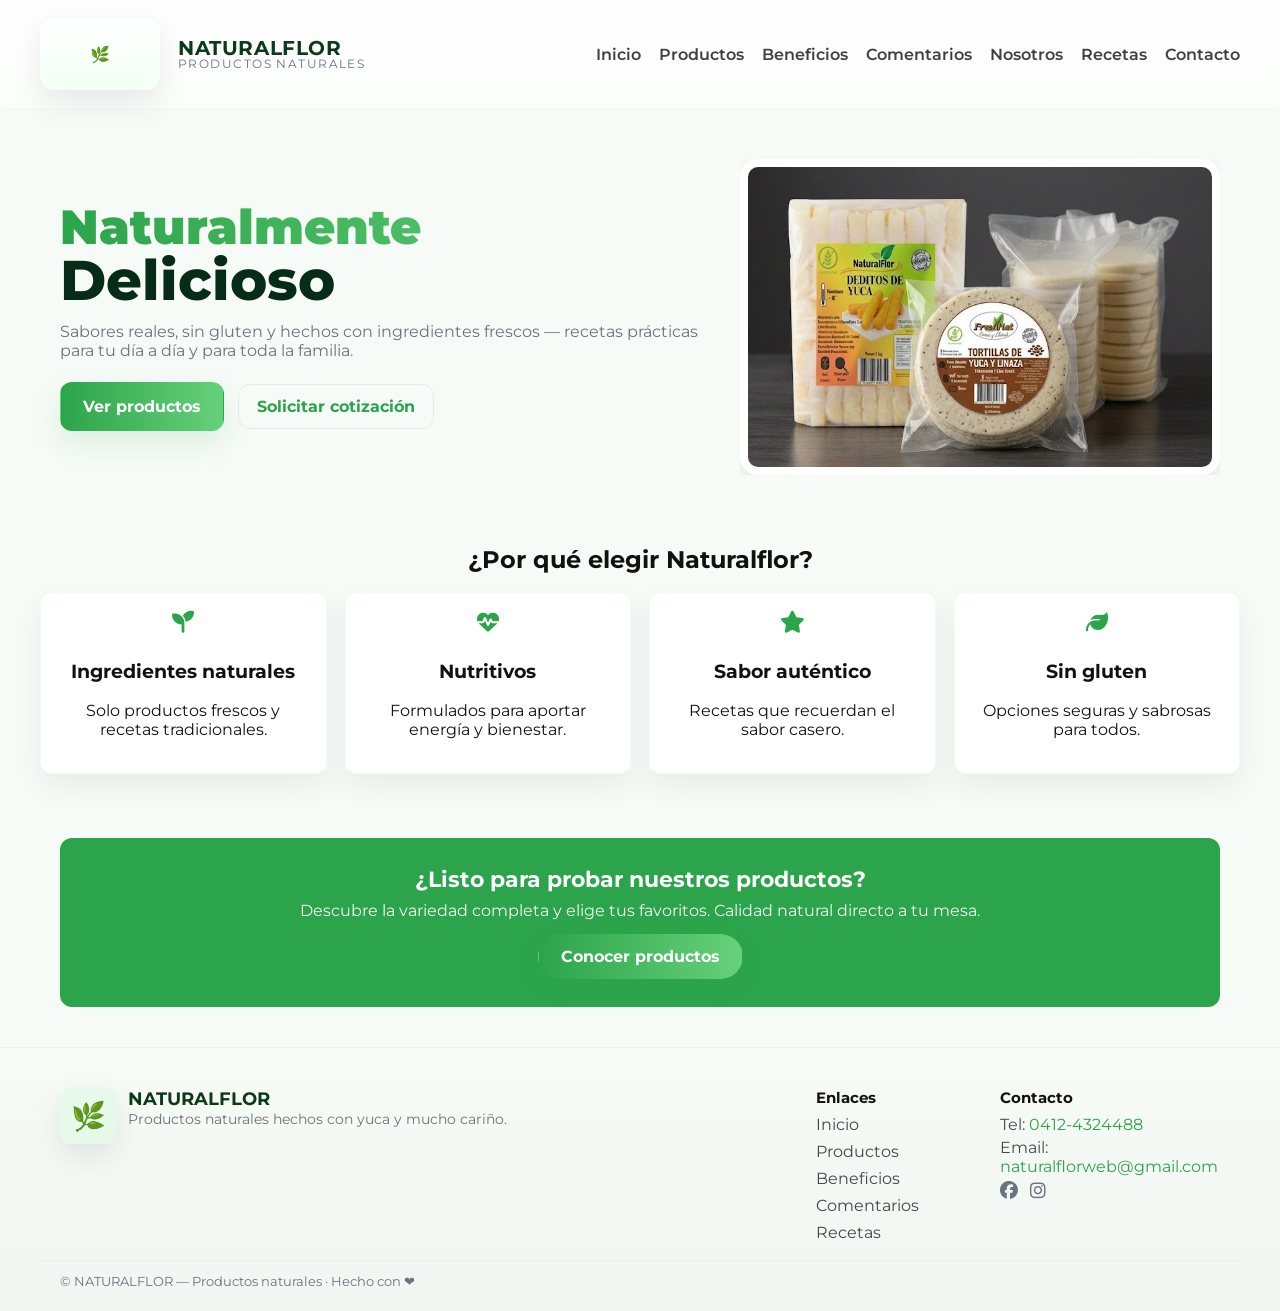
==== commit 5d5e2891: "Update index.html Canónica agregada" ====
--- a/index.html
+++ b/index.html
@@ -9,7 +9,10 @@
   <link rel="stylesheet" href="styles.css">
   <link rel="icon" href="images/favicon.svg" type="image/svg+xml">
   <meta name="google-site-verification" content="hs0sOX30W2JNNBsNZtdmqU_uBmZzhgtFj73X1Fnbxzg" />
+  
+  <link rel="canonical" href="https://naturalflorweb.github.io/procesadoranaturalflor/" />
 </head>
+  
 <body>
   <header class="site-header">
     <div class="container header-inner">
